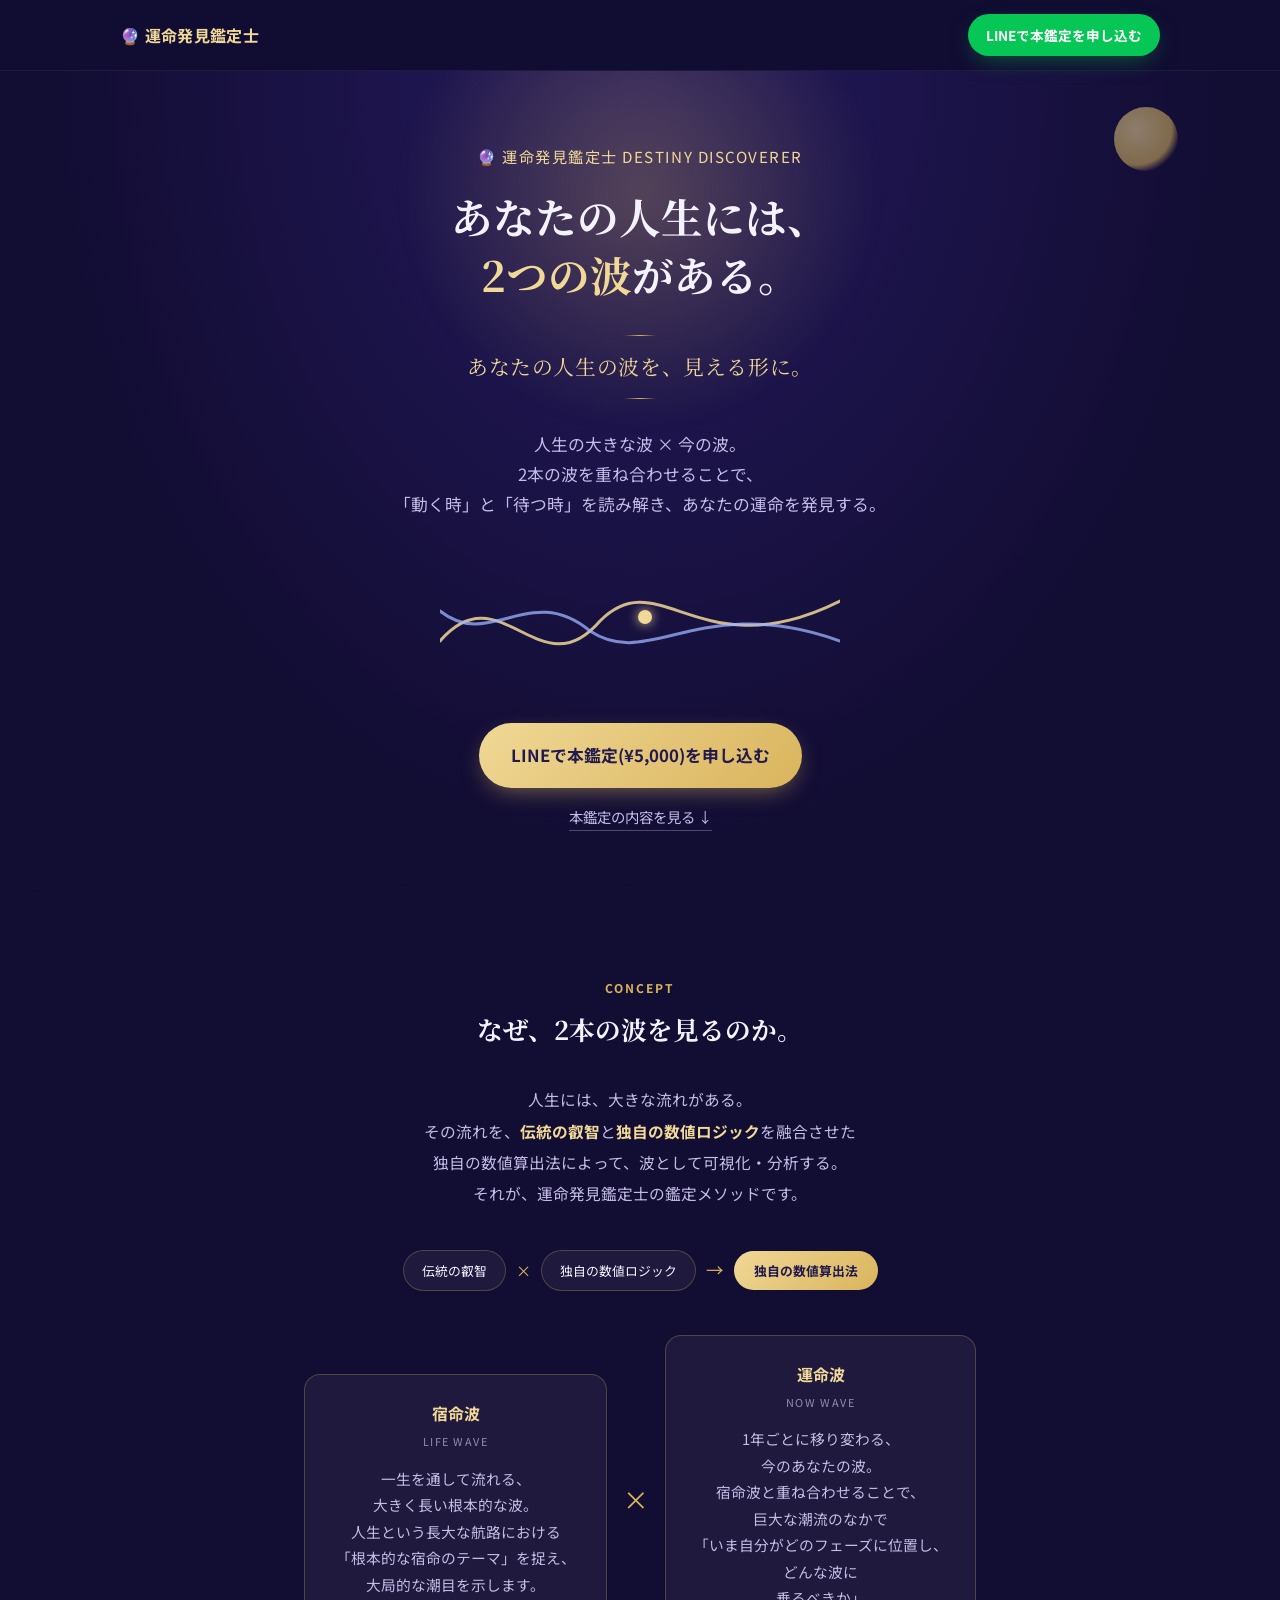
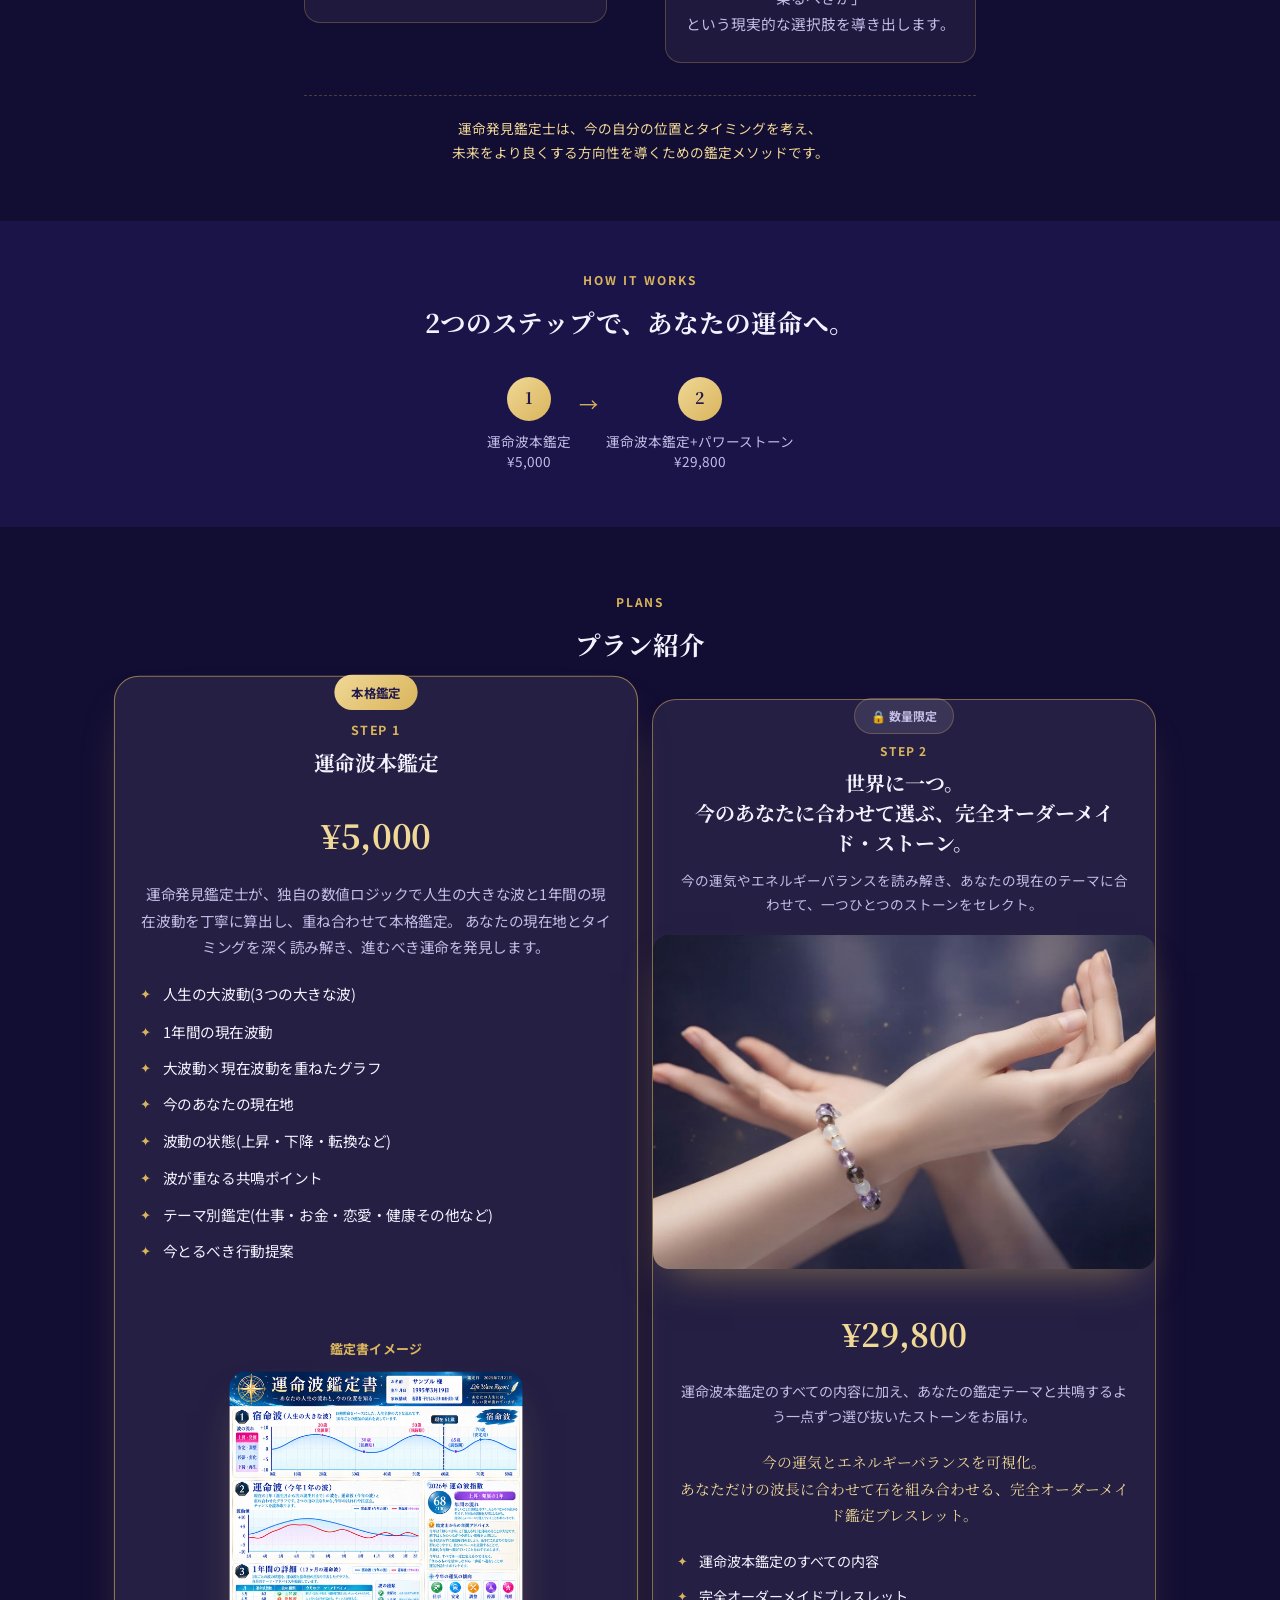
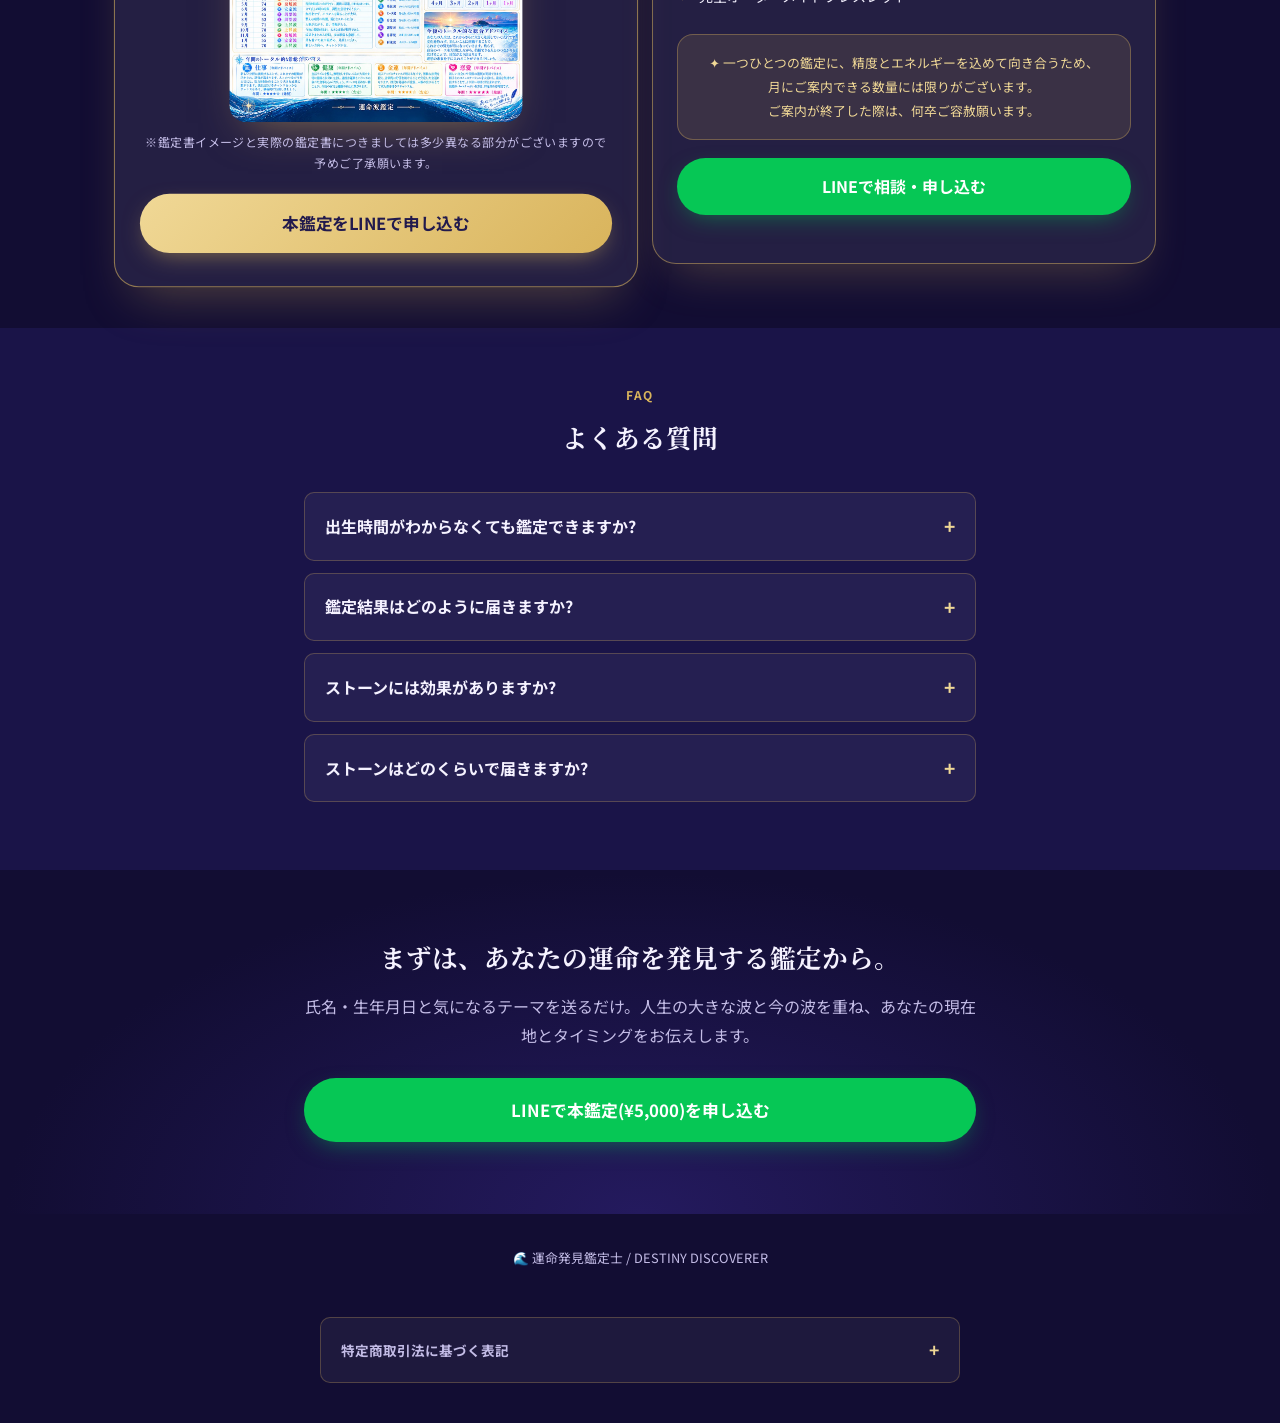
==== web/plans.html @ c5737350 "銀行振込の案内をLINE返信に変更しbank-info.jsを削除 口座はサイトに載せず、銀行振込を選んだ人にはLINEで振込先を送る案内を表示する。 送信メッセージのお支払い方法の表記もそろえた。 " ====
<!DOCTYPE html>
<html lang="ja">
<head>
<meta charset="UTF-8">
<meta name="viewport" content="width=device-width, initial-scale=1, viewport-fit=cover">
<title>運命発見鑑定士 DESTINY DISCOVERER | 人生の波と今の波を重ねる本格鑑定 ¥5,000</title>
<meta name="description" content="人生の大きな波と、今の波。2本の波を重ね合わせて、あなたの現在地とタイミングを読み解く本格鑑定¥5,000。運命発見鑑定士(DESTINY DISCOVERER)がLINEで丁寧にお届けします。">
<meta property="og:title" content="運命発見鑑定士 DESTINY DISCOVERER | 2本の波であなたの「今」を読み解く本格鑑定">
<meta property="og:description" content="人生の大波動と現在波動を重ね合わせた本格鑑定¥5,000。あなたの運命を発見する鑑定を、LINEでお申込みください。">
<meta property="og:type" content="website">
<link rel="preconnect" href="https://fonts.googleapis.com">
<link rel="preconnect" href="https://fonts.gstatic.com" crossorigin>
<link href="https://fonts.googleapis.com/css2?family=Noto+Serif+JP:wght@500;700&family=Noto+Sans+JP:wght@400;500;700&display=swap" rel="stylesheet">
<link rel="stylesheet" href="plans.css">
</head>
<body>

<!-- TODO: すべての href="https://lin.ee/XP9l7Ii" を
     実際のLINE公式アカウントの友だち追加URLに一括置換してください -->

<header class="nav">
  <div class="nav-inner">
    <a href="index.html" class="nav-logo">🔮 運命発見鑑定士</a>
    <a class="btn btn-line btn-sm" href="https://lin.ee/XP9l7Ii" target="_blank" rel="noopener">
      LINEで本鑑定を申し込む
    </a>
  </div>
</header>

<main>

  <!-- ===== Hero ===== -->
  <section class="hero">
    <div class="hero-glow" aria-hidden="true"></div>
    <div class="hero-moon" aria-hidden="true"></div>

    <div class="hero-inner">
      <p class="eyebrow">🔮 運命発見鑑定士 DESTINY DISCOVERER</p>
      <h1>あなたの人生には、<br><span class="accent">2つの波</span>がある。</h1>
      <p class="hero-tagline">あなたの人生の波を、見える形に。</p>
      <p class="lead">
        人生の大きな波 × 今の波。<br>
        2本の波を重ね合わせることで、<br>
        「動く時」と「待つ時」を読み解き、あなたの運命を発見する。
      </p>

      <svg class="wave-illustration" viewBox="0 0 400 140" aria-hidden="true">
        <path class="wave-path wave-path-life" d="M0,90 C60,20 100,140 160,70 C220,10 260,120 400,50" />
        <path class="wave-path wave-path-now" d="M0,60 C50,100 90,30 150,80 C210,120 260,40 400,90" />
        <circle class="wave-sync" cx="205" cy="66" r="7" />
      </svg>

      <div class="hero-cta">
        <a class="btn btn-primary btn-lg" href="https://lin.ee/XP9l7Ii" target="_blank" rel="noopener">
          LINEで本鑑定(¥5,000)を申し込む
        </a>
        <a class="btn-link" href="#plans">本鑑定の内容を見る ↓</a>
      </div>
    </div>

    <svg class="wave-divider" viewBox="0 0 1440 100" preserveAspectRatio="none" aria-hidden="true">
      <path d="M0,40 C240,100 480,0 720,40 C960,80 1200,20 1440,60 L1440,100 L0,100 Z"></path>
    </svg>
  </section>

  <!-- ===== Concept ===== -->
  <section class="concept">
    <div class="section-inner">
      <p class="kicker">CONCEPT</p>
      <h2>なぜ、2本の波を見るのか。</h2>
      <p class="concept-intro">
        人生には、大きな流れがある。<br>
        その流れを、<span class="accent-text">伝統の叡智</span>と<span class="accent-text">独自の数値ロジック</span>を融合させた<br>
        独自の数値算出法によって、波として可視化・分析する。<br>
        それが、運命発見鑑定士の鑑定メソッドです。
      </p>

      <div class="method-fusion">
        <span class="method-chip">伝統の叡智</span>
        <span class="method-symbol">×</span>
        <span class="method-chip">独自の数値ロジック</span>
        <span class="method-symbol method-symbol-arrow">→</span>
        <span class="method-result">独自の数値算出法</span>
      </div>

      <div class="concept-grid">
        <div class="concept-card">
          <p class="concept-label">宿命波</p>
          <p class="concept-sub">LIFE WAVE</p>
          <p class="concept-text">
            一生を通して流れる、大きく長い<span class="nowrap">根本的な波。</span><br>
            人生という長大な航路における<br>
            「根本的な宿命のテーマ」を捉え、<span class="nowrap">大局的な潮目を</span><span class="nowrap">示します。</span>
          </p>
        </div>
        <div class="concept-x" aria-hidden="true">×</div>
        <div class="concept-card">
          <p class="concept-label">運命波</p>
          <p class="concept-sub">NOW WAVE</p>
          <p class="concept-text">
            1年ごとに移り変わる、今のあなたの波。<br>
            宿命波と重ね合わせることで、巨大な<span class="nowrap">潮流のなかで</span><br>
            「いま自分がどのフェーズに位置し、<span class="nowrap">どんな波に</span><br>
            乗るべきか」という現実的な選択肢を<span class="nowrap">導き出します。</span>
          </p>
        </div>
      </div>
      <p class="policy-note">
        運命発見鑑定士は、今の自分の位置とタイミングを<span class="nowrap">考え、</span><br>
        未来をより良くする方向性を導くための<span class="nowrap">鑑定メソッドです。</span>
      </p>
    </div>
  </section>

  <!-- ===== 2 Steps ===== -->
  <section class="journey">
    <div class="section-inner">
      <p class="kicker">HOW IT WORKS</p>
      <h2>2つのステップで、あなたの運命へ。</h2>

      <ol class="journey-steps">
        <li>
          <span class="journey-num">1</span>
          <span class="journey-title">運命波本鑑定<br>¥5,000</span>
        </li>
        <li class="journey-arrow" aria-hidden="true">→</li>
        <li>
          <span class="journey-num">2</span>
          <span class="journey-title">運命波本鑑定+パワーストーン<br>¥29,800</span>
        </li>
      </ol>
    </div>
  </section>

  <!-- ===== Pricing Plans ===== -->
  <section class="plans" id="plans">
    <div class="section-inner">
      <p class="kicker">PLANS</p>
      <h2>プラン紹介</h2>

      <div class="plan-grid">

        <!-- Plan 1: 5,000円 (main / featured) -->
        <article class="plan-card plan-card-featured">
          <p class="plan-badge">本格鑑定</p>
          <p class="plan-step">STEP 1</p>
          <h3 class="plan-name">運命波本鑑定</h3>
          <p class="plan-price"><span class="plan-price-num">¥5,000</span></p>
          <p class="plan-desc">
            運命発見鑑定士が、独自の数値ロジックで人生の大きな波と1年間の現在波動を丁寧に算出し、重ね合わせて本格鑑定。
            あなたの現在地とタイミングを深く読み解き、進むべき運命を発見します。
          </p>
          <ul class="plan-features">
            <li>人生の大波動(3つの大きな波)</li>
            <li>1年間の現在波動</li>
            <li>大波動×現在波動を重ねたグラフ</li>
            <li>今のあなたの現在地</li>
            <li>波動の状態(上昇・下降・転換など)</li>
            <li>波が重なる共鳴ポイント</li>
            <li>テーマ別鑑定(仕事・お金・恋愛・健康その他など)</li>
            <li>今とるべき行動提案</li>
          </ul>

          <p class="plan-certificate-label">鑑定書イメージ</p>
          <div class="plan-certificate">
            <img src="assets/line_oa_chat_260910_175325.jpg" alt="運命波鑑定書のサンプルイメージ" loading="lazy">
          </div>
          <p class="plan-certificate-caption">
            ※鑑定書イメージと実際の鑑定書につきましては多少異なる部分がございますので予めご了承願います。
          </p>

          <a class="btn btn-primary btn-block" data-apply-plan="basic" href="https://lin.ee/XP9l7Ii" target="_blank" rel="noopener">
            本鑑定をLINEで申し込む
          </a>
        </article>

        <!-- Plan 2: 29,800円 (exclusive upsell) -->
        <article class="plan-card plan-card-exclusive">
          <p class="plan-badge plan-badge-lock">🔒 数量限定</p>
          <p class="plan-step">STEP 2</p>
          <h3 class="plan-name">世界に一つ。<br>今のあなたに合わせて選ぶ、完全オーダーメイド・ストーン。</h3>
          <p class="plan-tagline-sub">
            今の運気やエネルギーバランスを読み解き、あなたの現在のテーマに合わせて、一つひとつのストーンをセレクト。
          </p>

          <div class="plan-image">
            <img src="assets/watermarked_img_4921074709910078227.jpg" alt="洗練された天然石ブレスレット" loading="lazy">
          </div>

          <p class="plan-price"><span class="plan-price-num">¥29,800</span></p>
          <p class="plan-desc">
            運命波本鑑定のすべての内容に加え、あなたの鑑定テーマと共鳴するよう一点ずつ選び抜いたストーンをお届け。
          </p>

          <p class="plan-stone-copy">
            今の運気とエネルギーバランスを可視化。<br>
            あなただけの波長に合わせて石を組み合わせる、完全オーダーメイド鑑定ブレスレット。
          </p>

          <ul class="plan-features">
            <li>運命波本鑑定のすべての内容</li>
            <li>完全オーダーメイドブレスレット</li>
          </ul>

          <p class="plan-scarcity">
            ✦ 一つひとつの鑑定に、精度とエネルギーを込めて向き合うため、<br>
            月にご案内できる数量には限りが<span class="nowrap">ございます。</span><br>
            ご案内が終了した際は、何卒ご容赦<span class="nowrap">願います。</span>
          </p>

          <a class="btn btn-line btn-block" data-apply-plan="stone" href="https://lin.ee/XP9l7Ii" target="_blank" rel="noopener">
            LINEで相談・申し込む
          </a>
        </article>

      </div>
    </div>
  </section>

  <!-- ===== FAQ ===== -->
  <section class="faq">
    <div class="section-inner">
      <p class="kicker">FAQ</p>
      <h2>よくある質問</h2>

      <details class="faq-item">
        <summary>出生時間がわからなくても鑑定できますか?</summary>
        <p>はい、可能です。出生時間が不明な場合も、わかる範囲の情報でお申込みいただけます。</p>
      </details>

      <details class="faq-item">
        <summary>鑑定結果はどのように届きますか?</summary>
        <p>LINEにて、鑑定書(PDF)をお届けします。</p>
      </details>

      <details class="faq-item">
        <summary>ストーンには効果がありますか?</summary>
        <p>今の運気とエネルギーバランスを可視化し、あなただけの波長に合わせて石を組み合わせる、完全オーダーメイド鑑定ブレスレットとしてお届けしています。本サービスは効果、効能を保証するものではありません。</p>
      </details>

      <details class="faq-item">
        <summary>ストーンはどのくらいで届きますか?</summary>
        <p>運命波本鑑定を基に、一つひとつ向き合いながら作成いたしますので、少しお時間をいただいております。</p>
      </details>
    </div>
  </section>

  <!-- ===== Final CTA ===== -->
  <section class="final-cta">
    <div class="section-inner">
      <h2>まずは、あなたの運命を発見する鑑定から。</h2>
      <p>氏名・生年月日と気になるテーマを送るだけ。人生の大きな波と今の波を重ね、あなたの現在地とタイミングをお伝えします。</p>
      <a class="btn btn-line btn-lg btn-block" href="https://lin.ee/XP9l7Ii" target="_blank" rel="noopener">
        LINEで本鑑定(¥5,000)を申し込む
      </a>
    </div>
  </section>

</main>

<footer>
  <div class="section-inner">
    <p class="copyright">🌊 運命発見鑑定士 / DESTINY DISCOVERER</p>
  </div>
</footer>

<!-- ===== 特定商取引法に基づく表記 ===== -->
<section class="legal-notice" id="tokushoho">
  <div class="section-inner">
    <details class="legal-details">
      <summary>特定商取引法に基づく表記</summary>
      <dl class="legal-list">
        <div class="legal-row">
          <dt>販売事業者</dt>
          <dd>運命発見鑑定士 長尾頼昭(運営統括責任者)</dd>
        </div>
        <div class="legal-row">
          <dt>所在地</dt>
          <dd>〒107-0062 東京都港区南青山3丁目1番36号 青山丸竹ビル6F</dd>
        </div>
        <div class="legal-row">
          <dt>運営統括責任者</dt>
          <dd>ARDEUR 長尾 頼昭</dd>
        </div>
        <div class="legal-row">
          <dt>電話番号</dt>
          <dd data-contact-phone>請求があった場合に遅滞なく開示いたします。</dd>
        </div>
        <div class="legal-row">
          <dt>メールアドレス</dt>
          <dd>ardeur3695@gmail.com</dd>
        </div>
        <div class="legal-row">
          <dt>販売価格</dt>
          <dd>各商品ページに記載(表示価格は消費税込み)</dd>
        </div>
        <div class="legal-row">
          <dt>商品代金以外の必要料金</dt>
          <dd>銀行振込手数料(振込の場合)、インターネット接続料金その他の通信料金はお客様のご負担となります。</dd>
        </div>
        <div class="legal-row">
          <dt>お支払い方法</dt>
          <dd>クレジットカード決済、銀行振込 など</dd>
        </div>
        <div class="legal-row">
          <dt>引渡し時期</dt>
          <dd>決済完了後、または個別鑑定・ストーンの手配完了後、準備でき次第順次提供いたします。</dd>
        </div>
        <div class="legal-row">
          <dt>返品・キャンセルについて</dt>
          <dd>デジタルコンテンツおよびオーダーメイドの個別鑑定・ストーンの性質上、購入後のキャンセル・返品・返金はお受けしておりません。</dd>
        </div>
        <div class="legal-row">
          <dt>効果に関する注意事項</dt>
          <dd>
            本サービス(鑑定・ストーン等)は、統計学・占術等を参考にした独自のメソッドに基づくものであり、効果・効能を保証するものではありません。<br><br>
            鑑定結果やストーンの効果には個人差があり、すべての方に同じ結果や変化を保証するものではございません。<br><br>
            本サービスは医療行為、法律相談、投資助言等の専門的な助言に代わるものではなく、健康・金銭・人間関係等に関する重要な意思決定は、必ずご自身の判断と責任において行っていただきますようお願いいたします。
          </dd>
        </div>
      </dl>
    </details>
  </div>
</section>

<!-- ===== お申し込みの案内画面(ポップアップ) ===== -->
<dialog class="apply-dialog" id="apply-dialog" aria-labelledby="apply-title">
  <button type="button" class="apply-close" aria-label="閉じる">×</button>
  <p class="plan-step">お申し込み</p>
  <h3 class="plan-name" id="apply-title"></h3>
  <p class="apply-price" id="apply-price"></p>

  <form class="pay-select">
    <p class="pay-title">① お支払い方法を選ぶ</p>

    <input class="pay-radio pay-radio-card" type="radio" name="pay" id="pay-card" data-label="カード決済">
    <label class="pay-option" for="pay-card">カード決済</label>
    <input class="pay-radio pay-radio-bank" type="radio" name="pay" id="pay-bank" data-label="銀行振込">
    <label class="pay-option" for="pay-bank">銀行振込</label>

    <p class="pay-title apply-reveal">② お支払いのご案内</p>
    <div class="pay-panel pay-panel-card">
      <a class="btn btn-outline btn-block" id="apply-stores-link" href="#" target="_blank" rel="noopener">
        STORESの請求書決済で<span class="nowrap">支払う</span>
      </a>
      <p class="apply-note">支払い画面は別のタブで開きます。この画面はそのまま残ります。</p>
    </div>
    <div class="pay-panel pay-panel-bank">
      <p class="pay-bank-note">振込先は、LINEでお送りします。このあと送られる申し込みメッセージをお待ちください。</p>
    </div>

    <div class="apply-reveal">
      <p class="pay-title">③ お客さま情報を入力する</p>
      <p class="apply-lead">鑑定は、生年月日と氏名の画数をもとに行います。氏名は、普段お使いの漢字のフルネームでご入力ください。</p>

      <div class="apply-field">
        <label for="apply-name">お名前<span class="apply-required">必須</span></label>
        <input type="text" id="apply-name" data-label="お名前" autocomplete="name" placeholder="例:山田 花子" maxlength="50" required>
      </div>
      <div class="apply-field">
        <label for="apply-birthdate">生年月日<span class="apply-required">必須</span></label>
        <input type="date" id="apply-birthdate" data-label="生年月日" min="1900-01-01" autocomplete="bday" required>
      </div>
      <div class="apply-field">
        <label for="apply-birthtime">出生時間(わからない場合は空欄)</label>
        <input type="time" id="apply-birthtime" data-label="出生時間">
      </div>
      <div class="apply-field">
        <label for="apply-birthplace">出生地(わかる範囲で)</label>
        <input type="text" id="apply-birthplace" data-label="出生地" placeholder="例: 東京都港区" maxlength="50">
      </div>
      <div class="apply-field">
        <label for="apply-email">メールアドレス<span class="apply-required">必須</span></label>
        <input type="email" id="apply-email" data-label="メールアドレス" autocomplete="email" maxlength="100" required>
      </div>
      <div class="apply-field">
        <label for="apply-theme">気になるテーマ<span class="apply-required">必須</span></label>
        <select id="apply-theme" data-label="気になるテーマ" required>
          <option value="" selected disabled>選択してください</option>
          <option>仕事</option>
          <option>お金</option>
          <option>恋愛・結婚</option>
          <option>人間関係</option>
          <option>独立・起業</option>
          <option>健康</option>
          <option>その他</option>
        </select>
      </div>

      <fieldset class="apply-delivery" id="apply-delivery" hidden disabled>
        <legend class="pay-title">ストーンのお届け先</legend>
        <div class="apply-field">
          <label for="apply-postal">郵便番号<span class="apply-required">必須</span></label>
          <input type="text" id="apply-postal" data-label="郵便番号" inputmode="numeric" autocomplete="postal-code" placeholder="例: 107-0062" maxlength="10" required>
        </div>
        <div class="apply-field">
          <label for="apply-address">ご住所<span class="apply-required">必須</span></label>
          <input type="text" id="apply-address" data-label="ご住所" autocomplete="street-address" maxlength="120" required>
        </div>
        <div class="apply-field">
          <label for="apply-tel">電話番号<span class="apply-required">必須</span></label>
          <input type="tel" id="apply-tel" data-label="電話番号" autocomplete="tel" maxlength="20" required>
        </div>
        <div class="apply-field">
          <label for="apply-wrist">手首まわりのサイズ(わかる範囲で)</label>
          <input type="text" id="apply-wrist" data-label="手首まわり" placeholder="例: 15cm" maxlength="20">
        </div>
      </fieldset>

      <div class="apply-field">
        <label for="apply-message">ご相談・ご質問(任意)</label>
        <textarea id="apply-message" data-label="ご相談・ご質問" rows="3" maxlength="300"></textarea>
      </div>

      <p class="pay-title">④ LINEで送る</p>
      <button type="submit" class="btn btn-line btn-block">LINEで送る</button>
      <p class="apply-note">LINEが開き、入力内容がメッセージ欄に入ります。内容を確かめて送信してください。入力内容はこのページには保存されません。</p>
      <p class="apply-note">
        パソコンの方は自動で入らないため、
        <button type="button" class="apply-copy" id="apply-copy">入力内容をコピー</button>
        してLINEに貼り付けてください。
      </p>
      <p class="apply-note apply-copy-status" id="apply-copy-status" role="status"></p>
    </div>
  </form>
</dialog>

<!-- 電話番号は contact-info.js に書きます。このHTMLには書きません。 -->
<script src="contact-info.js"></script>
<script>
  (function () {
    var phone = (window.CONTACT_INFO || {}).phone;
    var target = document.querySelector("[data-contact-phone]");
    // 未記入のあいだは、今までの文章をそのまま表示する
    if (target && typeof phone === "string" && phone.trim() !== "" && phone.trim() !== "ここに書く") {
      target.textContent = phone.trim();
    }
  })();
</script>
<script src="apply.js"></script>

</body>
</html>
---- web/plans.css ----
:root {
  --color-bg-deep: #120d33;
  --color-bg-mid: #241a5e;
  --color-bg-soft: #1a1448;
  --color-gold: #d9b45c;
  --color-gold-light: #f0d896;
  --color-text: #f5f2ff;
  --color-text-dim: #c3bce6;
  --color-line: #06c755;
  --color-line-dark: #05a648;
  --color-card: rgba(255, 255, 255, 0.05);
  --color-card-strong: rgba(255, 255, 255, 0.08);
  --color-card-border: rgba(217, 180, 92, 0.28);
  --radius-lg: 24px;
  --radius-md: 16px;
  --radius-sm: 10px;
  --max-width: 1080px;
  --content-width: 720px;
}

* {
  box-sizing: border-box;
}

.nowrap {
  white-space: nowrap;
}

html {
  scroll-behavior: smooth;
}

body {
  margin: 0;
  background: var(--color-bg-deep);
  color: var(--color-text);
  font-family: "Noto Sans JP", "Hiragino Sans", system-ui, sans-serif;
  line-height: 1.8;
  -webkit-font-smoothing: antialiased;
}

h1, h2, h3 {
  font-family: "Noto Serif JP", "Hiragino Mincho ProN", serif;
  font-weight: 700;
  margin: 0;
}

img, svg {
  max-width: 100%;
  display: block;
}

a {
  color: inherit;
}

.section-inner {
  max-width: var(--content-width);
  margin: 0 auto;
  padding: 0 24px;
}

.kicker {
  text-align: center;
  letter-spacing: 0.16em;
  font-size: 0.75rem;
  color: var(--color-gold);
  margin: 0 0 8px;
  font-weight: 700;
}

section h2 {
  text-align: center;
  font-size: 1.6rem;
  margin-bottom: 32px;
}

/* ---------- Nav ---------- */

.nav {
  position: sticky;
  top: 0;
  z-index: 50;
  background: rgba(18, 13, 51, 0.85);
  backdrop-filter: blur(10px);
  border-bottom: 1px solid rgba(255, 255, 255, 0.06);
}

.nav-inner {
  max-width: var(--max-width);
  margin: 0 auto;
  padding: 14px 20px;
  display: flex;
  align-items: center;
  justify-content: space-between;
}

.nav-logo {
  text-decoration: none;
  font-weight: 700;
  letter-spacing: 0.02em;
  color: var(--color-gold-light);
  font-size: 1rem;
}

/* ---------- Buttons ---------- */

.btn {
  display: inline-block;
  padding: 14px 30px;
  border-radius: 999px;
  font-weight: 700;
  text-decoration: none;
  border: none;
  cursor: pointer;
  font-size: 1rem;
  text-align: center;
  transition: transform 0.15s ease, box-shadow 0.15s ease, opacity 0.15s ease;
}

.btn:active {
  transform: scale(0.97);
}

.btn-block {
  display: block;
  width: 100%;
}

.btn-sm {
  padding: 9px 18px;
  font-size: 0.85rem;
}

.btn-lg {
  padding: 17px 32px;
  font-size: 1.05rem;
}

.btn-primary {
  background: linear-gradient(135deg, var(--color-gold-light), var(--color-gold));
  color: #221a4d;
  box-shadow: 0 8px 24px -8px rgba(217, 180, 92, 0.6);
}

.btn-primary:hover {
  box-shadow: 0 10px 28px -6px rgba(217, 180, 92, 0.75);
}

.btn-line {
  background: var(--color-line);
  color: #fff;
  box-shadow: 0 8px 24px -8px rgba(6, 199, 85, 0.5);
}

.btn-line:hover {
  background: var(--color-line-dark);
}

.btn-outline {
  background: transparent;
  color: var(--color-text);
  border: 1px solid var(--color-card-border);
}

.btn-outline:hover {
  background: rgba(255, 255, 255, 0.06);
}

.btn-link {
  display: inline-block;
  margin-top: 16px;
  color: var(--color-text-dim);
  text-decoration: none;
  font-size: 0.9rem;
  border-bottom: 1px solid rgba(255, 255, 255, 0.25);
}

/* ---------- Hero ---------- */

.hero {
  position: relative;
  padding: 72px 24px 90px;
  text-align: center;
  overflow: hidden;
  background: radial-gradient(ellipse at top, var(--color-bg-mid) 0%, var(--color-bg-deep) 65%);
}

.hero-glow {
  position: absolute;
  top: -120px;
  left: 50%;
  transform: translateX(-50%);
  width: 480px;
  height: 480px;
  border-radius: 50%;
  background: radial-gradient(circle, rgba(217, 180, 92, 0.28), transparent 70%);
  filter: blur(10px);
  pointer-events: none;
}

.hero-moon {
  position: absolute;
  top: 36px;
  right: 8%;
  width: 64px;
  height: 64px;
  border-radius: 50%;
  background: radial-gradient(circle at 35% 35%, var(--color-gold-light), var(--color-gold) 60%, transparent 75%);
  opacity: 0.55;
  filter: blur(0.5px);
  animation: float 6s ease-in-out infinite;
}

@keyframes float {
  0%, 100% { transform: translateY(0); }
  50% { transform: translateY(-12px); }
}

.hero-inner {
  position: relative;
  max-width: var(--content-width);
  margin: 0 auto;
  animation: fadeUp 0.8s ease both;
}

@keyframes fadeUp {
  from { opacity: 0; transform: translateY(16px); }
  to { opacity: 1; transform: translateY(0); }
}

.eyebrow {
  letter-spacing: 0.1em;
  color: var(--color-gold-light);
  font-size: 0.95rem;
  margin: 0 0 16px;
}

.hero h1 {
  font-size: clamp(1.9rem, 5vw, 2.6rem);
  line-height: 1.4;
  margin-bottom: 20px;
}

.hero h1 .accent {
  color: var(--color-gold-light);
}

.hero-tagline {
  font-family: "Noto Serif JP", "Hiragino Mincho ProN", serif;
  font-size: clamp(1.05rem, 3vw, 1.3rem);
  color: var(--color-gold-light);
  letter-spacing: 0.03em;
  margin: 0 0 18px;
  position: relative;
  display: inline-block;
}

.hero-tagline::before,
.hero-tagline::after {
  content: "";
  display: block;
  width: 32px;
  height: 1px;
  margin: 12px auto;
  background: linear-gradient(90deg, transparent, var(--color-gold), transparent);
}

.hero .lead {
  color: var(--color-text-dim);
  font-size: 1.05rem;
  margin: 0 0 32px;
}

.wave-illustration {
  width: 100%;
  max-width: 400px;
  margin: 0 auto 32px;
  height: auto;
}

.wave-path {
  fill: none;
  stroke-width: 3;
  stroke-linecap: round;
}

.wave-path-life {
  stroke: var(--color-gold-light);
  opacity: 0.85;
}

.wave-path-now {
  stroke: #9fb4ff;
  opacity: 0.75;
}

.wave-sync {
  fill: var(--color-gold-light);
  filter: drop-shadow(0 0 6px rgba(240, 216, 150, 0.9));
}

.hero-cta {
  display: flex;
  flex-direction: column;
  align-items: center;
}

.wave-divider {
  position: absolute;
  bottom: -1px;
  left: 0;
  width: 100%;
  height: 60px;
  fill: var(--color-bg-deep);
}

/* ---------- Concept ---------- */

.concept {
  padding: 56px 0;
  background: var(--color-bg-deep);
}

.concept-intro {
  text-align: center;
  color: var(--color-text-dim);
  font-size: 0.98rem;
  line-height: 2;
  max-width: 560px;
  margin: 0 auto 40px;
}

.accent-text {
  color: var(--color-gold-light);
  font-weight: 700;
}

.method-fusion {
  display: flex;
  align-items: center;
  justify-content: center;
  flex-wrap: wrap;
  gap: 10px;
  margin: 0 0 44px;
}

.method-chip {
  background: var(--color-card);
  border: 1px solid var(--color-card-border);
  border-radius: 999px;
  padding: 8px 18px;
  font-size: 0.8rem;
  color: var(--color-text);
  white-space: nowrap;
}

.method-symbol {
  color: var(--color-gold);
  font-size: 0.95rem;
}

.method-symbol-arrow {
  font-size: 1.1rem;
}

.method-result {
  background: linear-gradient(135deg, var(--color-gold-light), var(--color-gold));
  color: #221a4d;
  border-radius: 999px;
  padding: 8px 20px;
  font-size: 0.8rem;
  font-weight: 700;
  white-space: nowrap;
}

.concept-grid {
  display: flex;
  align-items: center;
  justify-content: center;
  gap: 16px;
  flex-wrap: wrap;
  margin-bottom: 32px;
}

.concept-card {
  flex: 1 1 240px;
  background: var(--color-card);
  border: 1px solid var(--color-card-border);
  border-radius: var(--radius-md);
  padding: 24px 20px;
  text-align: center;
}

.concept-label {
  color: var(--color-gold-light);
  font-weight: 700;
  margin: 0 0 4px;
}

.concept-sub {
  color: var(--color-text-dim);
  font-size: 0.68rem;
  letter-spacing: 0.14em;
  margin: 0 0 14px;
  opacity: 0.7;
}

.concept-text {
  color: var(--color-text-dim);
  font-size: 0.92rem;
  line-height: 1.8;
  margin: 0;
  word-break: keep-all;
  overflow-wrap: break-word;
}

.concept-x {
  font-size: 1.6rem;
  color: var(--color-gold);
  flex: 0 0 auto;
}

.policy-note {
  text-align: center;
  font-size: 0.85rem;
  color: var(--color-gold-light);
  border-top: 1px dashed var(--color-card-border);
  padding-top: 20px;
  margin: 0;
}

/* ---------- Journey (3 steps) ---------- */

.journey {
  padding: 48px 0 56px;
  background: var(--color-bg-soft);
}

.journey-steps {
  list-style: none;
  margin: 0;
  padding: 0;
  display: flex;
  align-items: center;
  justify-content: center;
  gap: 8px;
  flex-wrap: wrap;
}

.journey-steps li {
  display: flex;
  flex-direction: column;
  align-items: center;
  gap: 10px;
}

.journey-num {
  width: 44px;
  height: 44px;
  border-radius: 50%;
  display: flex;
  align-items: center;
  justify-content: center;
  background: linear-gradient(135deg, var(--color-gold-light), var(--color-gold));
  color: #221a4d;
  font-weight: 700;
  font-family: "Noto Serif JP", serif;
}

.journey-title {
  text-align: center;
  font-size: 0.85rem;
  color: var(--color-text-dim);
  line-height: 1.5;
}

.journey-arrow {
  color: var(--color-gold);
  font-size: 1.2rem;
  align-self: flex-start;
  margin-top: 10px;
}

/* ---------- Plans ---------- */

.plans {
  padding: 64px 0;
  background: var(--color-bg-deep);
}

.plans .section-inner {
  max-width: var(--max-width);
}

.plan-grid {
  display: grid;
  grid-template-columns: repeat(auto-fit, minmax(260px, 1fr));
  gap: 24px;
  align-items: stretch;
}

.plan-card {
  position: relative;
  background: var(--color-card);
  border: 1px solid var(--color-card-border);
  border-radius: var(--radius-lg);
  padding: 32px 24px;
  display: flex;
  flex-direction: column;
  transition: transform 0.2s ease, box-shadow 0.2s ease;
}

.plan-card:hover {
  transform: translateY(-4px);
}

.plan-card-featured {
  background: var(--color-card-strong);
  border: 1px solid rgba(217, 180, 92, 0.6);
  box-shadow: 0 24px 48px -20px rgba(217, 180, 92, 0.35);
}

@media (min-width: 860px) {
  .plan-card-featured {
    transform: scale(1.04);
  }
  .plan-card-featured:hover {
    transform: scale(1.04) translateY(-4px);
  }
}

.plan-card-exclusive {
  background: var(--color-card-strong);
  border: 1px solid rgba(217, 180, 92, 0.5);
  box-shadow: 0 24px 48px -20px rgba(217, 180, 92, 0.3);
}

.plan-image {
  margin: 0 -24px 20px;
  overflow: hidden;
  border-radius: var(--radius-md);
  box-shadow: 0 20px 40px -18px rgba(217, 180, 92, 0.5);
}

.plan-image img {
  width: 100%;
  aspect-ratio: 3 / 2;
  object-fit: cover;
  object-position: center 55%;
  display: block;
  transition: transform 0.4s ease;
}

.plan-card-exclusive:hover .plan-image img {
  transform: scale(1.04);
}

.plan-certificate-label {
  text-align: center;
  color: var(--color-gold);
  font-size: 0.78rem;
  letter-spacing: 0.05em;
  font-weight: 700;
  margin: 0 0 10px;
}

.plan-certificate {
  width: 62%;
  margin: 0 auto 10px;
  border-radius: var(--radius-md);
  overflow: hidden;
  box-shadow: 0 20px 40px -18px rgba(217, 180, 92, 0.5);
}

.plan-certificate img {
  width: 100%;
  height: auto;
  display: block;
}

.plan-certificate-caption {
  text-align: center;
  font-size: 0.72rem;
  line-height: 1.7;
  color: var(--color-text-dim);
  margin: 0 0 20px;
}

.plan-stone-copy {
  text-align: center;
  color: var(--color-gold-light);
  font-family: "Noto Serif JP", serif;
  font-size: 0.92rem;
  line-height: 1.8;
  margin: 0 0 20px;
}

.plan-scarcity {
  text-align: center;
  font-size: 0.8rem;
  line-height: 1.9;
  color: var(--color-gold-light);
  background: rgba(217, 180, 92, 0.12);
  border: 1px solid rgba(217, 180, 92, 0.35);
  border-radius: var(--radius-md);
  padding: 16px 20px;
  margin: 0 0 18px;
  word-break: keep-all;
  overflow-wrap: break-word;
}

.plan-card-exclusive .btn-line {
  margin-bottom: 16px;
}

.plan-badge {
  position: absolute;
  top: -14px;
  left: 50%;
  transform: translateX(-50%);
  background: linear-gradient(135deg, var(--color-gold-light), var(--color-gold));
  color: #221a4d;
  font-size: 0.75rem;
  font-weight: 700;
  padding: 6px 16px;
  border-radius: 999px;
  white-space: nowrap;
}

.plan-badge-lock {
  background: rgba(255, 255, 255, 0.1);
  color: var(--color-text-dim);
  border: 1px solid var(--color-card-border);
}

.plan-step {
  text-align: center;
  color: var(--color-gold);
  font-size: 0.75rem;
  letter-spacing: 0.1em;
  font-weight: 700;
  margin: 8px 0 6px;
}

.plan-name {
  text-align: center;
  font-size: 1.25rem;
  line-height: 1.5;
  margin-bottom: 10px;
}

.plan-tagline-sub {
  text-align: center;
  color: var(--color-text-dim);
  font-size: 0.85rem;
  line-height: 1.8;
  margin: 0 0 18px;
}

.plan-price {
  text-align: center;
  margin-bottom: 16px;
}

.plan-price-num {
  font-family: "Noto Serif JP", serif;
  font-size: 2rem;
  color: var(--color-gold-light);
  font-weight: 700;
}

.plan-desc {
  color: var(--color-text-dim);
  font-size: 0.88rem;
  text-align: center;
  margin: 0 0 20px;
}

.plan-features {
  list-style: none;
  margin: 0 0 24px;
  padding: 0;
  flex: 1;
  display: flex;
  flex-direction: column;
  gap: 10px;
}

.plan-features li {
  position: relative;
  padding-left: 22px;
  font-size: 0.88rem;
  color: var(--color-text);
}

.plan-features li::before {
  content: "✦";
  position: absolute;
  left: 0;
  color: var(--color-gold);
  font-size: 0.8rem;
}

.plan-features-note {
  color: var(--color-text-dim) !important;
  font-size: 0.78rem !important;
  padding-left: 0 !important;
}

.plan-features-note::before {
  content: "" !important;
}

.plan-locked-note {
  text-align: center;
  font-size: 0.8rem;
  color: var(--color-text-dim);
  border-top: 1px dashed var(--color-card-border);
  padding-top: 16px;
  margin: 0;
}

/* ---------- Payment Select ---------- */

.pay-select {
  position: relative;
  display: grid;
  grid-template-columns: 1fr 1fr;
  gap: 10px;
  margin: 0 0 18px;
}

.pay-title {
  grid-column: 1 / -1;
  text-align: center;
  color: var(--color-gold);
  font-size: 0.78rem;
  letter-spacing: 0.05em;
  font-weight: 700;
  margin: 0;
}

/* 丸印は label 側で描くので、本物のラジオは見えなくする(キーボード操作は残す) */
.pay-radio {
  position: absolute;
  width: 1px;
  height: 1px;
  margin: 0;
  opacity: 0;
}

.pay-option {
  display: flex;
  align-items: center;
  justify-content: center;
  gap: 8px;
  padding: 12px 8px;
  background: var(--color-card);
  border: 1px solid var(--color-card-border);
  border-radius: var(--radius-sm);
  color: var(--color-text-dim);
  font-size: 0.85rem;
  font-weight: 700;
  white-space: nowrap;
  cursor: pointer;
  transition: background 0.15s ease, border-color 0.15s ease, color 0.15s ease;
}

.pay-option::before {
  content: "";
  flex: 0 0 auto;
  width: 14px;
  height: 14px;
  border: 1px solid var(--color-gold);
  border-radius: 50%;
}

.pay-radio:checked + .pay-option {
  background: rgba(217, 180, 92, 0.12);
  border-color: var(--color-gold);
  color: var(--color-gold-light);
}

.pay-radio:checked + .pay-option::before {
  background: radial-gradient(circle, var(--color-gold-light) 0 45%, transparent 50%);
}

.pay-radio:focus-visible + .pay-option {
  outline: 2px solid var(--color-gold-light);
  outline-offset: 2px;
}

.pay-panel {
  display: none;
  grid-column: 1 / -1;
}

.pay-radio-card:checked ~ .pay-panel-card,
.pay-radio-bank:checked ~ .pay-panel-bank {
  display: block;
}

.pay-panel-bank {
  background: var(--color-card);
  border: 1px solid var(--color-card-border);
  border-radius: var(--radius-sm);
  padding: 14px 16px;
}

.pay-bank-note {
  text-align: center;
  color: var(--color-text-dim);
  font-size: 0.85rem;
  margin: 0;
}

/* ---------- Apply Dialog ---------- */

body.apply-open {
  overflow: hidden;
}

.apply-dialog {
  width: min(560px, calc(100% - 24px));
  max-height: calc(100vh - 24px);
  max-height: calc(100dvh - 24px);
  padding: 20px 24px 28px;
  overflow-y: auto;
  overscroll-behavior: contain;
  background: var(--color-bg-soft);
  border: 1px solid rgba(217, 180, 92, 0.5);
  border-radius: var(--radius-lg);
  color: var(--color-text);
}

.apply-dialog::backdrop {
  background: rgba(18, 13, 51, 0.8);
}

.apply-close {
  position: sticky;
  top: 0;
  z-index: 1;
  display: block;
  width: 40px;
  height: 40px;
  margin: 0 -8px -40px auto;
  padding: 0;
  background: var(--color-bg-mid);
  border: 1px solid var(--color-card-border);
  border-radius: 50%;
  color: var(--color-gold-light);
  font-size: 1.3rem;
  line-height: 1;
  cursor: pointer;
}

.apply-dialog .plan-name {
  font-size: 1rem;
  padding: 0 24px;
  word-break: keep-all;
  overflow-wrap: anywhere;
}

.apply-price {
  text-align: center;
  font-family: "Noto Serif JP", serif;
  font-size: 1.4rem;
  font-weight: 700;
  color: var(--color-gold-light);
  margin: 0 0 20px;
}

.apply-dialog .pay-select {
  margin: 0;
}

.apply-dialog .pay-title {
  font-size: 0.85rem;
}

.apply-reveal {
  display: none;
  grid-column: 1 / -1;
}

.pay-radio:checked ~ .apply-reveal {
  display: block;
}

div.apply-reveal > .pay-title {
  margin: 8px 0 12px;
}

.apply-lead {
  margin: 0 0 14px;
  color: var(--color-text-dim);
  font-size: 0.82rem;
  line-height: 1.7;
}

.apply-field {
  margin: 0 0 14px;
}

.apply-field label {
  display: block;
  margin-bottom: 4px;
  color: var(--color-text-dim);
  font-size: 0.82rem;
  font-weight: 700;
}

.apply-required {
  margin-left: 8px;
  color: var(--color-gold-light);
  font-size: 0.7rem;
}

/* iPhoneで入力時に画面が拡大されないよう、文字は16px(1rem)以上にする */
.apply-field input,
.apply-field select,
.apply-field textarea {
  display: block;
  width: 100%;
  min-height: 46px;
  padding: 10px 12px;
  background: var(--color-card);
  border: 1px solid var(--color-card-border);
  border-radius: var(--radius-sm);
  color: var(--color-text);
  color-scheme: dark;
  font: inherit;
  font-size: 1rem;
}

/* iPhoneのSafariは日付・時間の欄を独自の幅で描くため、他の欄と同じ幅に戻す */
.apply-field input[type="date"],
.apply-field input[type="time"] {
  -webkit-appearance: none;
  appearance: none;
  min-width: 0;
  max-width: 100%;
}

.apply-field input::-webkit-date-and-time-value {
  min-width: 0;
  margin: 0;
  text-align: left;
}

.apply-field input:focus,
.apply-field select:focus,
.apply-field textarea:focus {
  outline: 2px solid var(--color-gold-light);
  outline-offset: 1px;
}

.apply-field select option {
  background: var(--color-bg-soft);
}

.apply-delivery {
  min-width: 0;
  margin: 18px 0;
  padding: 14px 14px 0;
  border: 1px solid var(--color-card-border);
  border-radius: var(--radius-sm);
}

.apply-delivery .pay-title {
  padding: 0 8px;
}

.apply-note {
  margin: 10px 0 0;
  color: var(--color-text-dim);
  font-size: 0.75rem;
  line-height: 1.7;
}

.apply-copy {
  padding: 0;
  background: none;
  border: none;
  border-bottom: 1px solid var(--color-gold-light);
  color: var(--color-gold-light);
  font: inherit;
  cursor: pointer;
}

.apply-copy-status {
  color: var(--color-gold-light);
}

.apply-copy-status:empty {
  display: none;
}

/* ---------- FAQ ---------- */

.faq {
  padding: 56px 0;
  background: var(--color-bg-soft);
}

.faq-item {
  background: var(--color-card);
  border: 1px solid var(--color-card-border);
  border-radius: var(--radius-sm);
  padding: 16px 20px;
  margin-bottom: 12px;
}

.faq-item summary {
  cursor: pointer;
  font-weight: 700;
  list-style: none;
  display: flex;
  justify-content: space-between;
  align-items: center;
}

.faq-item summary::-webkit-details-marker {
  display: none;
}

.faq-item summary::after {
  content: "+";
  color: var(--color-gold-light);
  font-size: 1.2rem;
  margin-left: 12px;
  transition: transform 0.2s ease;
}

.faq-item[open] summary::after {
  transform: rotate(45deg);
}

.faq-item p {
  color: var(--color-text-dim);
  font-size: 0.9rem;
  margin: 12px 0 0;
}

/* ---------- Final CTA ---------- */

.final-cta {
  padding: 64px 0 72px;
  text-align: center;
  background: radial-gradient(ellipse at bottom, var(--color-bg-mid) 0%, var(--color-bg-deep) 70%);
}

.final-cta h2 {
  margin-bottom: 12px;
}

.final-cta p {
  color: var(--color-text-dim);
  margin: 0 0 28px;
}

/* ---------- Footer ---------- */

footer {
  padding: 32px 0 48px;
  text-align: center;
  background: var(--color-bg-deep);
}

.footer-disclaimer {
  font-size: 0.78rem;
  color: var(--color-text-dim);
  max-width: 520px;
  margin: 0 auto 16px;
}

.copyright {
  color: var(--color-text-dim);
  font-size: 0.8rem;
  margin: 0;
}

/* ---------- Legal Notice (特定商取引法に基づく表記) ---------- */

.legal-notice {
  padding: 0 0 40px;
  background: var(--color-bg-deep);
}

.legal-details {
  max-width: 640px;
  margin: 0 auto;
  background: var(--color-card);
  border: 1px solid var(--color-card-border);
  border-radius: var(--radius-sm);
  padding: 16px 20px;
}

.legal-details summary {
  cursor: pointer;
  font-weight: 700;
  font-size: 0.85rem;
  list-style: none;
  color: var(--color-text-dim);
  display: flex;
  justify-content: space-between;
  align-items: center;
}

.legal-details summary::-webkit-details-marker {
  display: none;
}

.legal-details summary::after {
  content: "+";
  color: var(--color-gold-light);
  font-size: 1.1rem;
  margin-left: 12px;
  transition: transform 0.2s ease;
}

.legal-details[open] summary::after {
  transform: rotate(45deg);
}

.legal-list {
  margin: 16px 0 0;
  border-top: 1px dashed var(--color-card-border);
  padding-top: 16px;
}

.legal-row {
  display: grid;
  grid-template-columns: 130px 1fr;
  gap: 12px;
  padding: 8px 0;
  font-size: 0.8rem;
}

.legal-row + .legal-row {
  border-top: 1px solid rgba(255, 255, 255, 0.06);
}

.legal-row dt {
  color: var(--color-gold-light);
  font-weight: 700;
}

.legal-row dd {
  margin: 0;
  color: var(--color-text-dim);
}

@media (max-width: 480px) {
  .legal-row {
    grid-template-columns: 1fr;
    gap: 2px;
  }

  .concept-card {
    padding: 22px 16px;
  }

  .concept-text {
    font-size: 0.88rem;
  }

  .plan-scarcity {
    padding: 14px 14px;
    font-size: 0.78rem;
  }
}
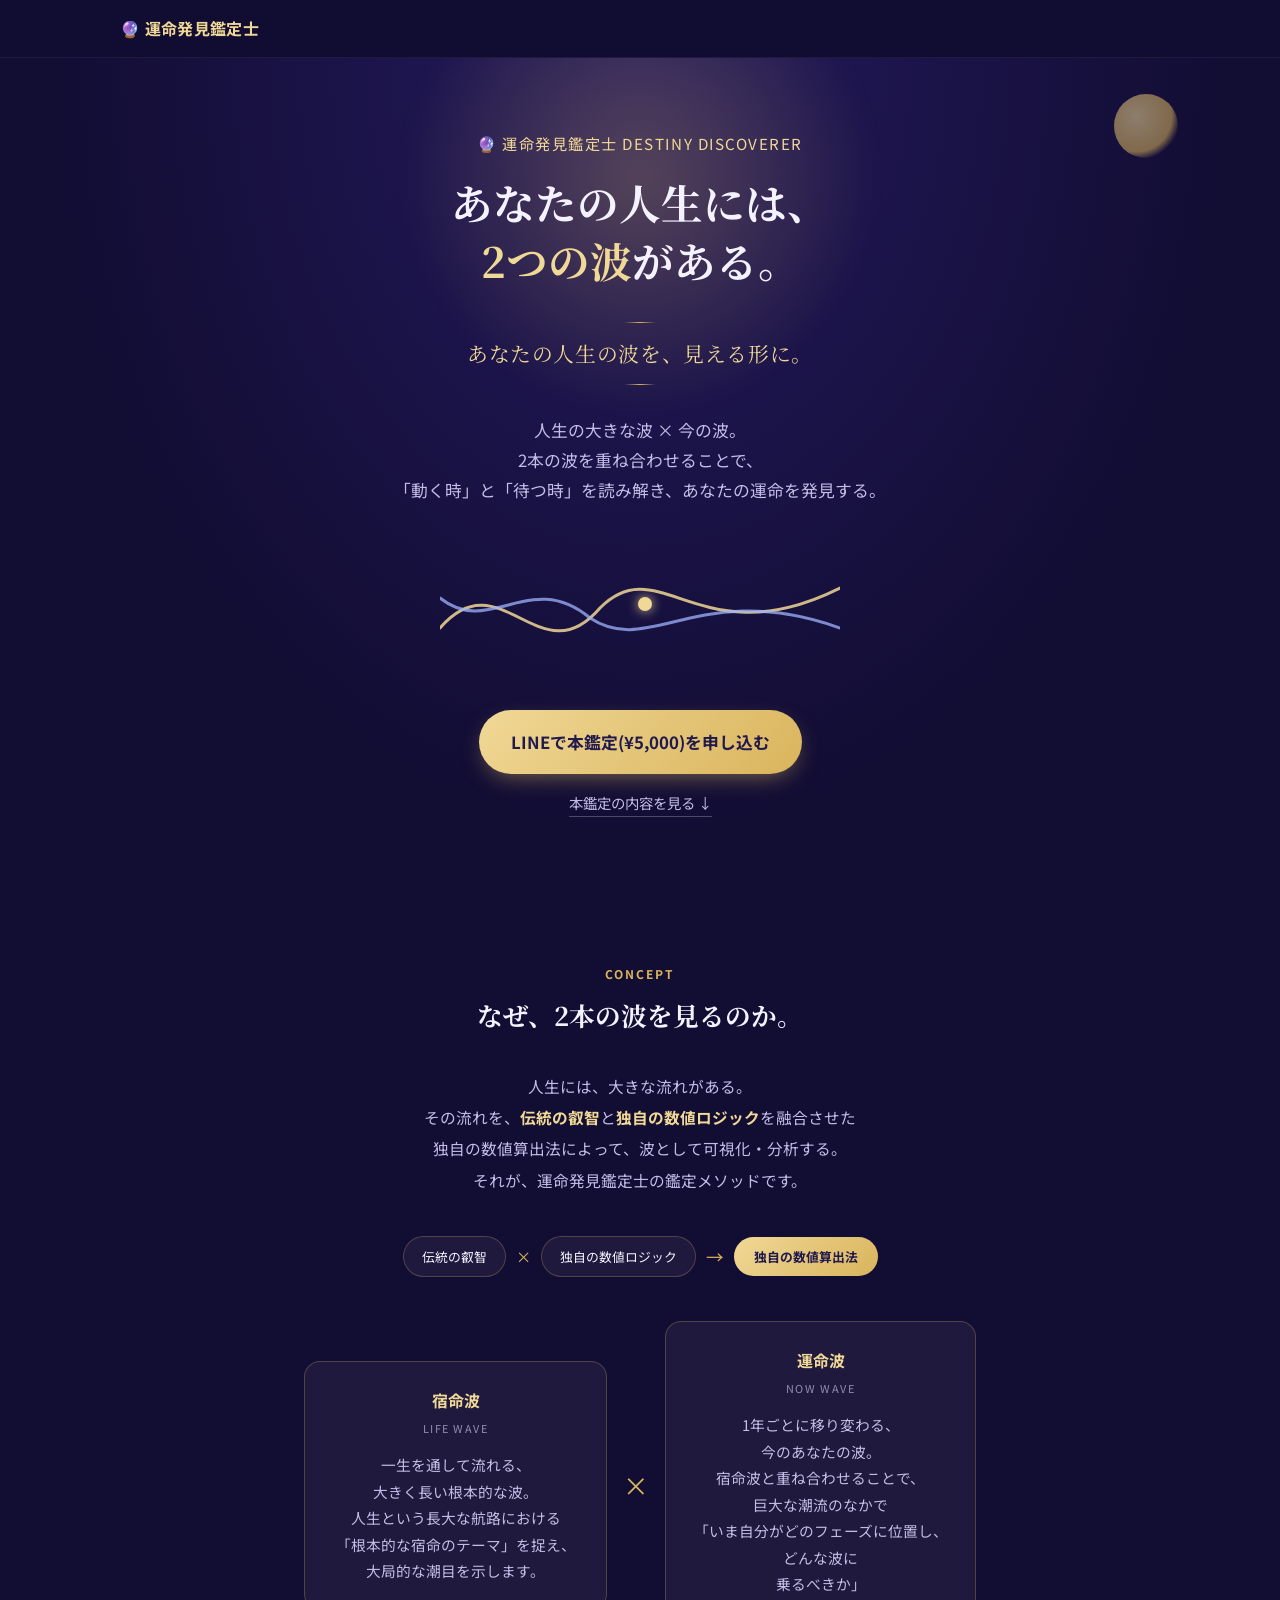
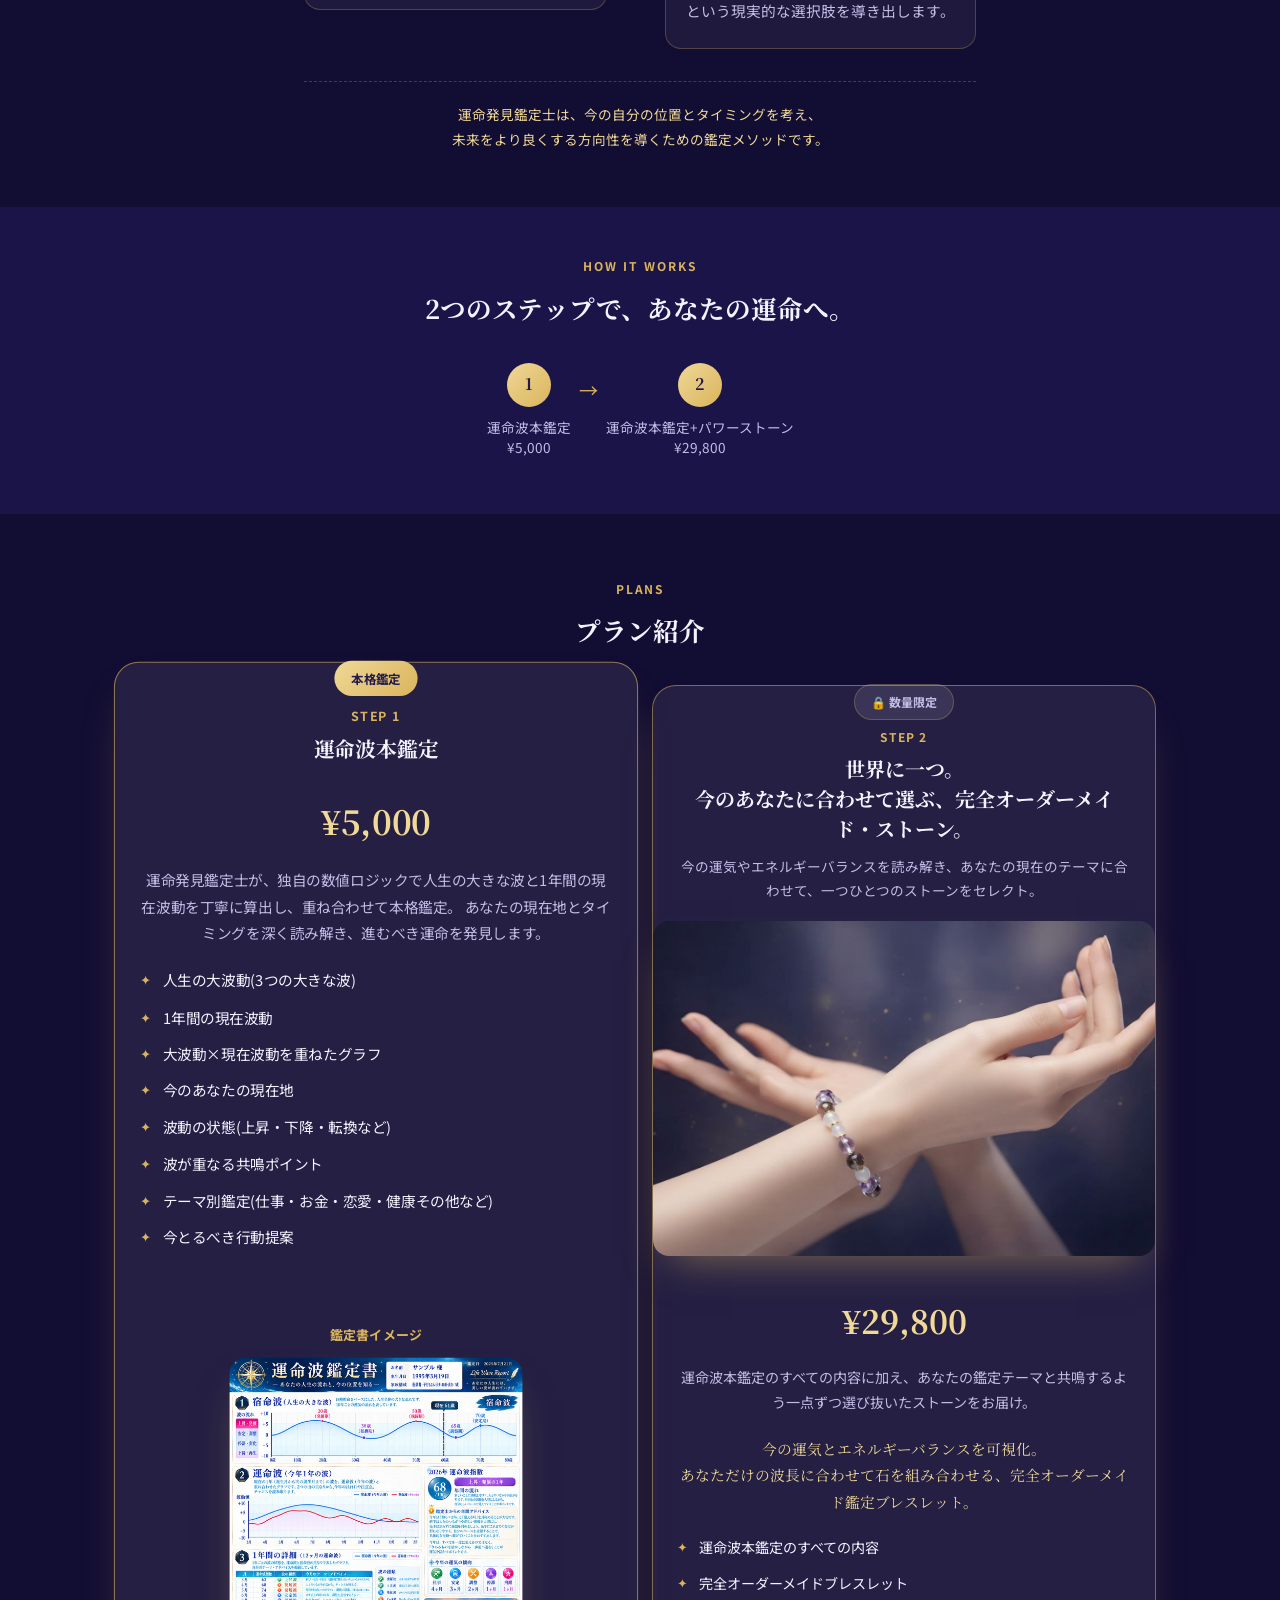
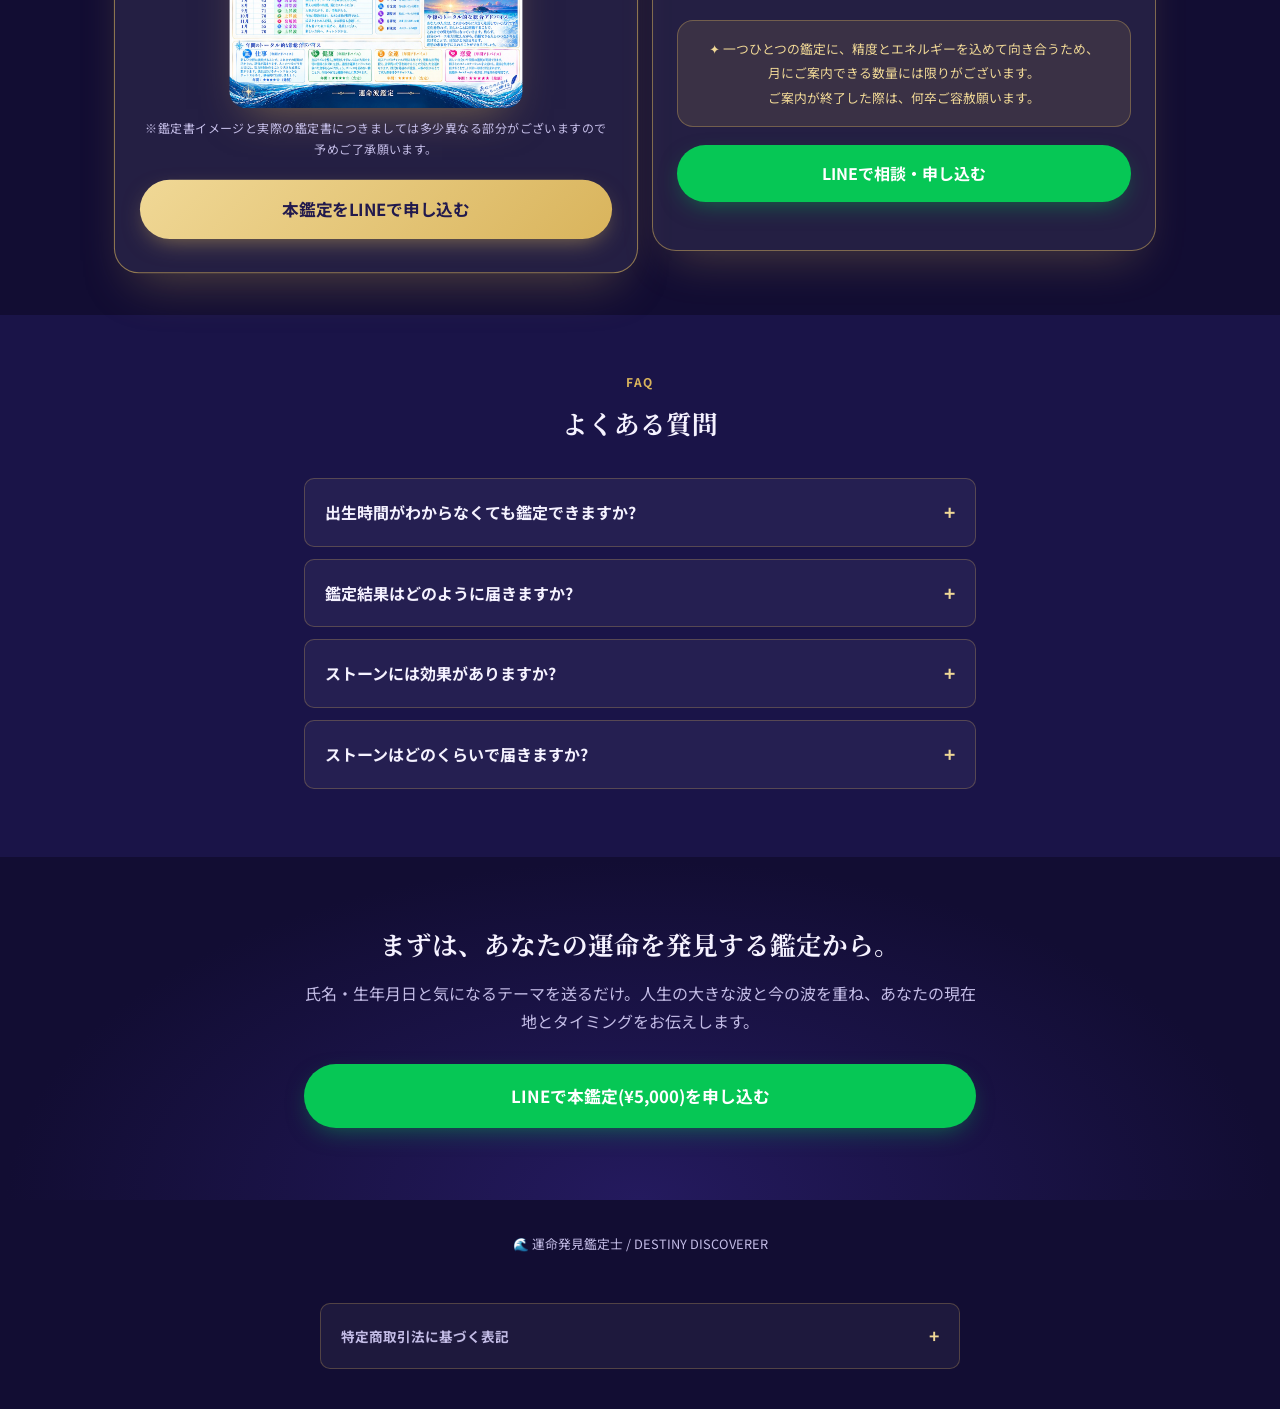
==== commit c5e2c08c: "ページ上部に固定されていた「LINEで本鑑定を申し込む」ボタンを削除 Co-Authored-By: Claude Opus 5.5 <noreply@anthropic.com>" ====
--- a/web/plans.html
+++ b/web/plans.html
@@ -21,9 +21,6 @@
 <header class="nav">
   <div class="nav-inner">
     <a href="index.html" class="nav-logo">🔮 運命発見鑑定士</a>
-    <a class="btn btn-line btn-sm" href="https://lin.ee/XP9l7Ii" target="_blank" rel="noopener">
-      LINEで本鑑定を申し込む
-    </a>
   </div>
 </header>
 
@@ -340,13 +337,14 @@
 
     <p class="pay-title apply-reveal">② お支払いのご案内</p>
     <div class="pay-panel pay-panel-card">
+      <p class="pay-card-note">お支払い画面が別のタブで開きます。お支払いが終わったら、この画面に戻って、③のお客さま情報を入力し、「LINEで送る」を押してください。お支払いが終わった方は、このボタンを押さずに、③へ進んでください。</p>
       <a class="btn btn-outline btn-block" id="apply-stores-link" href="#" target="_blank" rel="noopener">
-        STORESの請求書決済で<span class="nowrap">支払う</span>
+        支払い画面を<span class="nowrap">もう一度開く</span>
       </a>
-      <p class="apply-note">支払い画面は別のタブで開きます。この画面はそのまま残ります。</p>
+      <p class="apply-note">支払い画面が開かない場合は、こちらを押してください。</p>
     </div>
     <div class="pay-panel pay-panel-bank">
-      <p class="pay-bank-note">振込先は、LINEでお送りします。このあと送られる申し込みメッセージをお待ちください。</p>
+      <p class="pay-bank-note">振込先は、LINEでお送りします。下の入力欄を入力して「LINEで送る」を押してください。内容を確認後、振込先をご返信します。</p>
     </div>
 
     <div class="apply-reveal">
--- a/web/plans.css
+++ b/web/plans.css
@@ -815,6 +815,13 @@
   margin: 0;
 }
 
+.pay-card-note {
+  text-align: center;
+  color: var(--color-text-dim);
+  font-size: 0.85rem;
+  margin: 0 0 12px;
+}
+
 /* ---------- Apply Dialog ---------- */
 
 body.apply-open {
